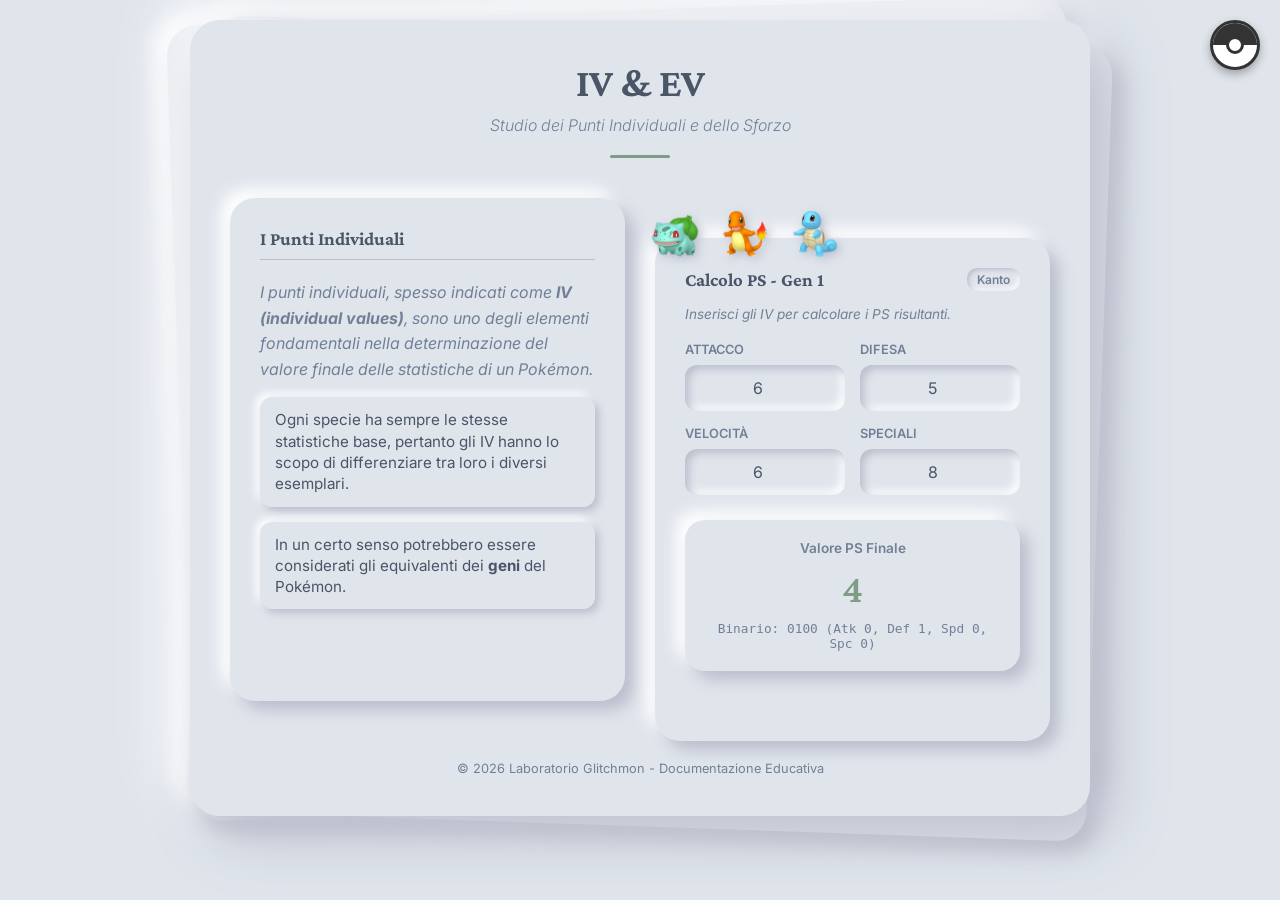
==== IV-EV/IVEV.html @ 770d894c "Primo caricamento della cartella" ====
<!doctype html>
<html lang="it">
  <head>
    <meta charset="utf-8">
    <meta name="viewport" content="width=device-width, initial-scale=1">
    <title>IV & EV - Dispensa Didattica Pokémon</title>
    <link rel="stylesheet" href="style.css">
    <link rel="preconnect" href="https://fonts.googleapis.com">
    <link rel="preconnect" href="https://fonts.gstatic.com" crossorigin>
    <link href="https://fonts.googleapis.com/css2?family=Crimson+Pro:wght@400;700&family=Inter:wght@300;400;600&display=swap" rel="stylesheet">
  </head>
  <body onload="initTheme()">
    <div class="theme-toggle" onclick="toggleTheme()">
      <div class="pokeball"></div>
    </div>

    <div class="handbook-stack">
      <!-- Background sheets for the "Stacked" effect -->
      <div class="sheet sheet-bg-1"></div>
      <div class="sheet sheet-bg-2"></div>

      <!-- Main Interactive Page -->
      <main class="sheet main-page">
        <header class="handbook-header">
          <h1>IV & EV</h1>
          <p class="subtitle">Studio dei Punti Individuali e dello Sforzo</p>
          <div class="header-line"></div>
        </header>

        <div class="handbook-content">
          <!-- Left Column: Theory -->
          <section class="guide-column">
            <div class="neu-card guide-card">
              <h3>I Punti Individuali</h3>
              <div class="guide-content">
                <p class="guide-text">
                  I punti individuali, spesso indicati come <strong>IV (individual values)</strong>, sono uno degli elementi fondamentali nella determinazione del valore finale delle statistiche di un Pokémon.
                </p>
                <div class="guide-item">
                  Ogni specie ha sempre le stesse statistiche base, pertanto gli IV hanno lo scopo di differenziare tra loro i diversi esemplari.
                </div>
                <div class="guide-item">
                  In un certo senso potrebbero essere considerati gli equivalenti dei <strong>geni</strong> del Pokémon.
                </div>
              </div>
            </div>
          </section>

          <!-- Right Column: Interactive Tool -->
          <section class="tool-column">
            <div class="starters-container">
              <img src="starters/Bulbasaur.png" alt="Bulbasaur" class="starter-icon">
              <img src="starters/Charmander.png" alt="Charmander" class="starter-icon">
              <img src="starters/Squirtle.png" alt="Squirtle" class="starter-icon">
            </div>
            <div class="neu-card lookup-card">
              <div class="section-header-tool">
                <h3>Calcolo PS - Gen 1</h3>
                <span class="badge">Kanto</span>
              </div>
              <p class="tool-description">Inserisci gli IV per calcolare i PS risultanti.</p>

              <div class="input-grid-tool">
                <div class="input-group">
                  <label>Attacco</label>
                  <div class="input-field">
                    <input type="number" id="iv-atk" value="6" min="0" max="15">
                  </div>
                </div>
                <div class="input-group">
                  <label>Difesa</label>
                  <div class="input-field">
                    <input type="number" id="iv-def" value="5" min="0" max="15">
                  </div>
                </div>
                <div class="input-group">
                  <label>Velocità</label>
                  <div class="input-field">
                    <input type="number" id="iv-spd" value="6" min="0" max="15">
                  </div>
                </div>
                <div class="input-group">
                  <label>Speciali</label>
                  <div class="input-field">
                    <input type="number" id="iv-spc" value="8" min="0" max="15">
                  </div>
                </div>
              </div>

              <div class="result-area-tool">
                <span class="result-label">Valore PS Finale</span>
                <div id="iv-hp-result" class="result-value">--</div>
                <small id="binary-explanation" class="binary-detail"></small>
              </div>
            </div>
          </section>
        </div>

        <footer class="handbook-footer">
          <p>&copy; 2026 Laboratorio Glitchmon - Documentazione Educativa</p>
        </footer>
      </main>
    </div>
    <script src="../theme.js"></script>
    <script src="script.js"></script>
  </body>
</html>
---- IV-EV/style.css ----
/*
  IV & EV Page - Design System
  Inherited from Pokémon Didactic Handbook (Main Index)
  Aesthetic: Natural & Calm Neumorphism
*/

:root {
  --bg-color: #e0e5ec;
  --light-shadow: #ffffff;
  --dark-shadow: #babecc;
  --accent-color: #7d9d85;
  --text-main: #4a5568;
  --text-muted: #718096;
  --serif-font: 'Crimson Pro', serif;
  --sans-font: 'Inter', sans-serif;
}

[data-theme="dark"] {
  --bg-color: #2d3436;
  --light-shadow: #3d4446;
  --dark-shadow: #1e2325;
  --accent-color: #a8c6a9;
  --text-main: #dfe6e9;
  --text-muted: #b2bec3;
}

/* Pokéball Theme Toggle */
.theme-toggle {
  position: fixed;
  top: 20px;
  right: 20px;
  width: 50px;
  height: 50px;
  cursor: pointer;
  z-index: 1000;
  transition: transform 0.3s cubic-bezier(0.175, 0.885, 0.32, 1.275);
}

.theme-toggle:hover {
  transform: scale(1.1) rotate(15deg);
}

.pokeball {
  width: 100%;
  height: 100%;
  background: white;
  border: 3px solid #333;
  border-radius: 50%;
  position: relative;
  overflow: hidden;
  box-shadow: 0 4px 10px rgba(0,0,0,0.3);
  transition: background 0.3s ease;
}

[data-theme="dark"] .pokeball {
  background: #333;
  border-color: #eee;
}

.pokeball::before {
  content: '';
  position: absolute;
  top: 0;
  left: 0;
  width: 100%;
  height: 50%;
  background: #333;
  border-bottom: 3px solid #fff;
}

[data-theme="dark"] .pokeball::before {
  background: #eee;
  border-color: #333;
}

.pokeball::after {
  content: '';
  position: absolute;
  top: 50%;
  left: 50%;
  transform: translate(-50%, -50%);
  width: 12px;
  height: 12px;
  background: white;
  border: 3px solid #333;
  border-radius: 50%;
  z-index: 2;
}

[data-theme="dark"] .pokeball::after {
  background: #333;
  border-color: #eee;
}

.sparkle {
  position: absolute;
  width: 4px;
  height: 4px;
  background: white;
  border-radius: 50%;
  pointer-events: none;
  animation: sparkle-anim 1.5s infinite;
}

@keyframes sparkle-anim {
  0%, 100% { opacity: 0; transform: scale(0); }
  50% { opacity: 1; transform: scale(1); }
}


* {
  box-sizing: border-box;
  margin: 0;
  padding: 0;
}

body {
  background-color: var(--bg-color);
  color: var(--text-main);
  font-family: var(--sans-font);
  display: flex;
  flex-direction: column;
  justify-content: space-between;
  align-items: center;
  min-height: 100vh;
  padding: 20px;
  overflow-x: hidden;

}

/* Stacked Sheets Effect - Exact copy from index */
.handbook-stack {
  position: relative;
  display: flex;
  justify-content: center;
  align-items: center;
}

.sheet {
  background: var(--bg-color);
  border-radius: 30px;
  transition: all 0.3s ease;
}

.sheet-bg-1 {
  position: absolute;
  width: 100%;
  height: 100%;
  z-index: 1;
  transform: rotate(-2deg) translate(-10px, -10px);
  box-shadow: 10px 10px 20px var(--dark-shadow), -10px -10px 20px var(--light-shadow);
}

.sheet-bg-2 {
  position: absolute;
  width: 100%;
  height: 100%;
  z-index: 2;
  transform: rotate(2deg) translate(10px, 10px);
  box-shadow: 10px 10px 20px var(--dark-shadow), -10px -10px 20px var(--light-shadow);
}

.main-page {
  position: relative;
  z-index: 3;
  width: 100%;
  max-width: 900px;
  min-height: 600px;
  padding: 40px;
  box-shadow: 20px 20px 60px var(--dark-shadow), -20px -20px 60px var(--light-shadow);
  display: flex;
  flex-direction: column;
}

/* Header - Exact copy from index */
.handbook-header {
  text-align: center;
  margin-bottom: 40px;
}

.handbook-header h1 {
  font-family: var(--serif-font);
  font-size: 2.5rem;
  color: var(--text-main);
  margin-bottom: 10px;
}

.subtitle {
  font-weight: 300;
  color: var(--text-muted);
  font-style: italic;
  margin-bottom: 20px;
}

.header-line {
  height: 3px;
  width: 60px;
  background: var(--accent-color);
  margin: 0 auto;
  border-radius: 2px;
}

/* Layout Content */
.handbook-content {
  display: grid;
  grid-template-columns: 1fr 1fr;
  gap: 30px;
  margin-bottom: 40px;
}

@media (max-width: 768px) {
  .handbook-content {
    grid-template-columns: 1fr;
  }
}

/* Neumorphic Cards - Exact copy from index */
.neu-card {
  background: var(--bg-color);
  border-radius: 25px;
  padding: 30px;
  box-shadow: 9px 9px 16px var(--dark-shadow), -9px -9px 16px var(--light-shadow);
  height: 100%;
}

/* Guide Section */
.guide-card h3 {
  font-family: var(--serif-font);
  margin-bottom: 20px;
  color: var(--text-main);
  border-bottom: 1px solid var(--dark-shadow);
  padding-bottom: 10px;
}

.guide-content {
  display: flex;
  flex-direction: column;
  gap: 15px;
}

.guide-text {
  color: var(--text-muted);
  font-style: italic;
  line-height: 1.6;
}

.guide-item {
  padding: 12px 15px;
  background: var(--bg-color);
  border-radius: 12px;
  box-shadow: 4px 4px 8px var(--dark-shadow), -4px -4px 8px var(--light-shadow);
  font-size: 0.95rem;
  color: var(--text-main);
  line-height: 1.4;
}

/* Tool Section Adaptation */
.starters-container {
  display: flex;
  gap: 10px;
  margin-bottom: -20px;
  margin-left: -10px;
  z-index: 4;
  position: relative;
}

.starter-icon {
  width: 60px;
  height: 60px;
  object-fit: contain;
  filter: drop-shadow(3px 3px 5px var(--dark-shadow));
  transition: transform 0.2s ease;
}

.starter-icon:hover {
  transform: scale(1.1) translateY(-5px);
}

.section-header-tool {
  display: flex;
  align-items: center;
  justify-content: space-between;
  margin-bottom: 15px;
}

.section-header-tool h3 {
  font-family: var(--serif-font);
  color: var(--text-main);
}

.badge {
  background: var(--bg-color);
  padding: 4px 10px;
  border-radius: 10px;
  font-size: 0.75rem;
  font-weight: 600;
  color: var(--text-muted);
  box-shadow: inset 2px 2px 5px var(--dark-shadow), inset -2px -2px 5px var(--light-shadow);
}

.tool-description {
  font-size: 0.85rem;
  color: var(--text-muted);
  margin-bottom: 20px;
  font-style: italic;
}

.input-grid-tool {
  display: grid;
  grid-template-columns: 1fr 1fr;
  gap: 15px;
  margin-bottom: 25px;
}

.input-group {
  display: flex;
  flex-direction: column;
  gap: 8px;
}

.input-group label {
  font-size: 0.8rem;
  font-weight: 600;
  color: var(--text-muted);
  text-transform: uppercase;
}

.input-field {
  background: var(--bg-color);
  border-radius: 12px;
  padding: 5px 10px;
  box-shadow: inset 4px 4px 8px var(--dark-shadow), inset -4px -4px 8px var(--light-shadow);
  display: flex;
  align-items: center;
}

.input-field input {
  background: transparent;
  border: none;
  outline: none;
  padding: 8px 0;
  font-family: var(--sans-font);
  font-size: 1rem;
  color: var(--text-main);
  width: 100%;
  text-align: center;
}

.result-area-tool {
  text-align: center;
  padding: 20px;
  border-radius: 20px;
  background: var(--bg-color);
  box-shadow: 9px 9px 16px var(--dark-shadow), -9px -9px 16px var(--light-shadow);
}

.result-label {
  display: block;
  font-size: 0.85rem;
  color: var(--text-muted);
  margin-bottom: 10px;
  font-weight: 600;
}

.result-value {
  font-size: 2.5rem;
  font-weight: 600;
  color: var(--accent-color);
  font-family: var(--serif-font);
}

.binary-detail {
  display: block;
  margin-top: 10px;
  font-family: monospace;
  color: var(--text-muted);
  font-size: 0.8rem;
}

/* Footer - Exact copy from index */
.handbook-footer {
  text-align: center;
  font-size: 0.8rem;
  color: var(--text-muted);
  margin-top: auto;
  padding-top: 20px;
}
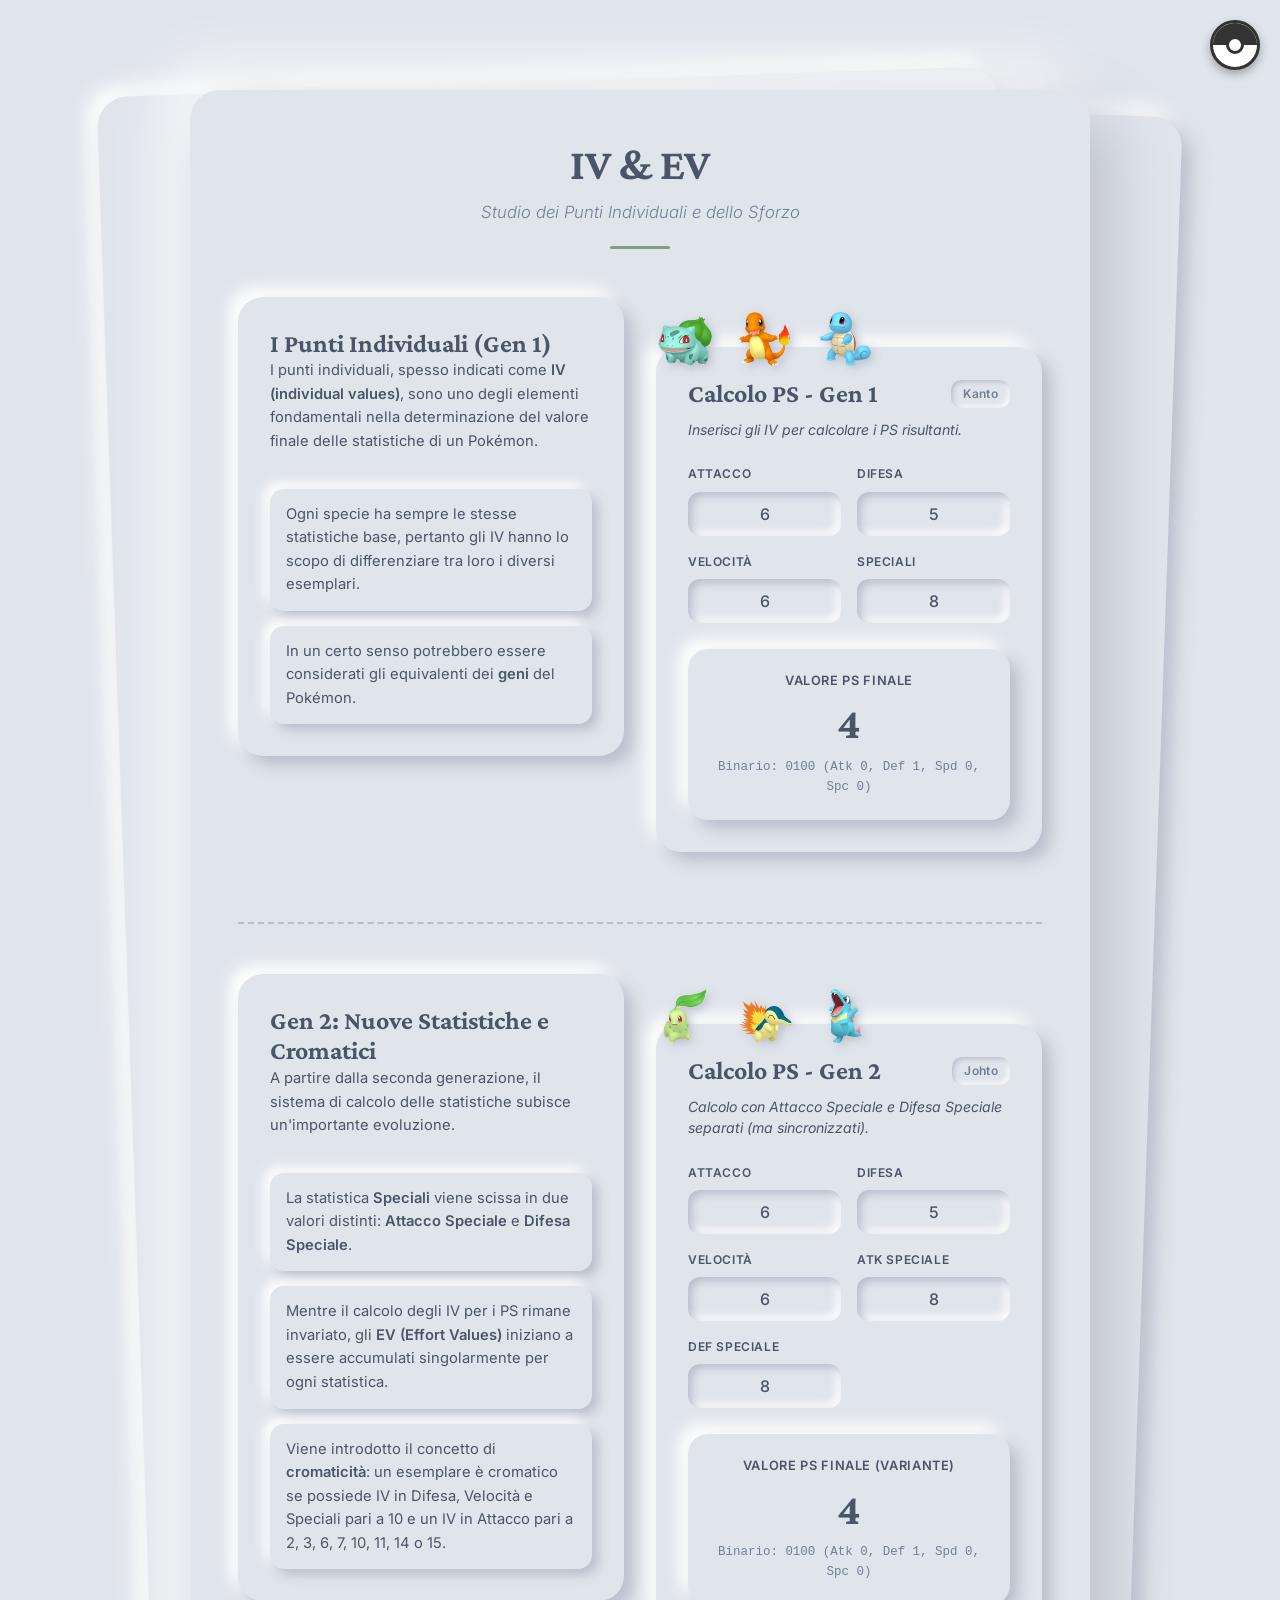
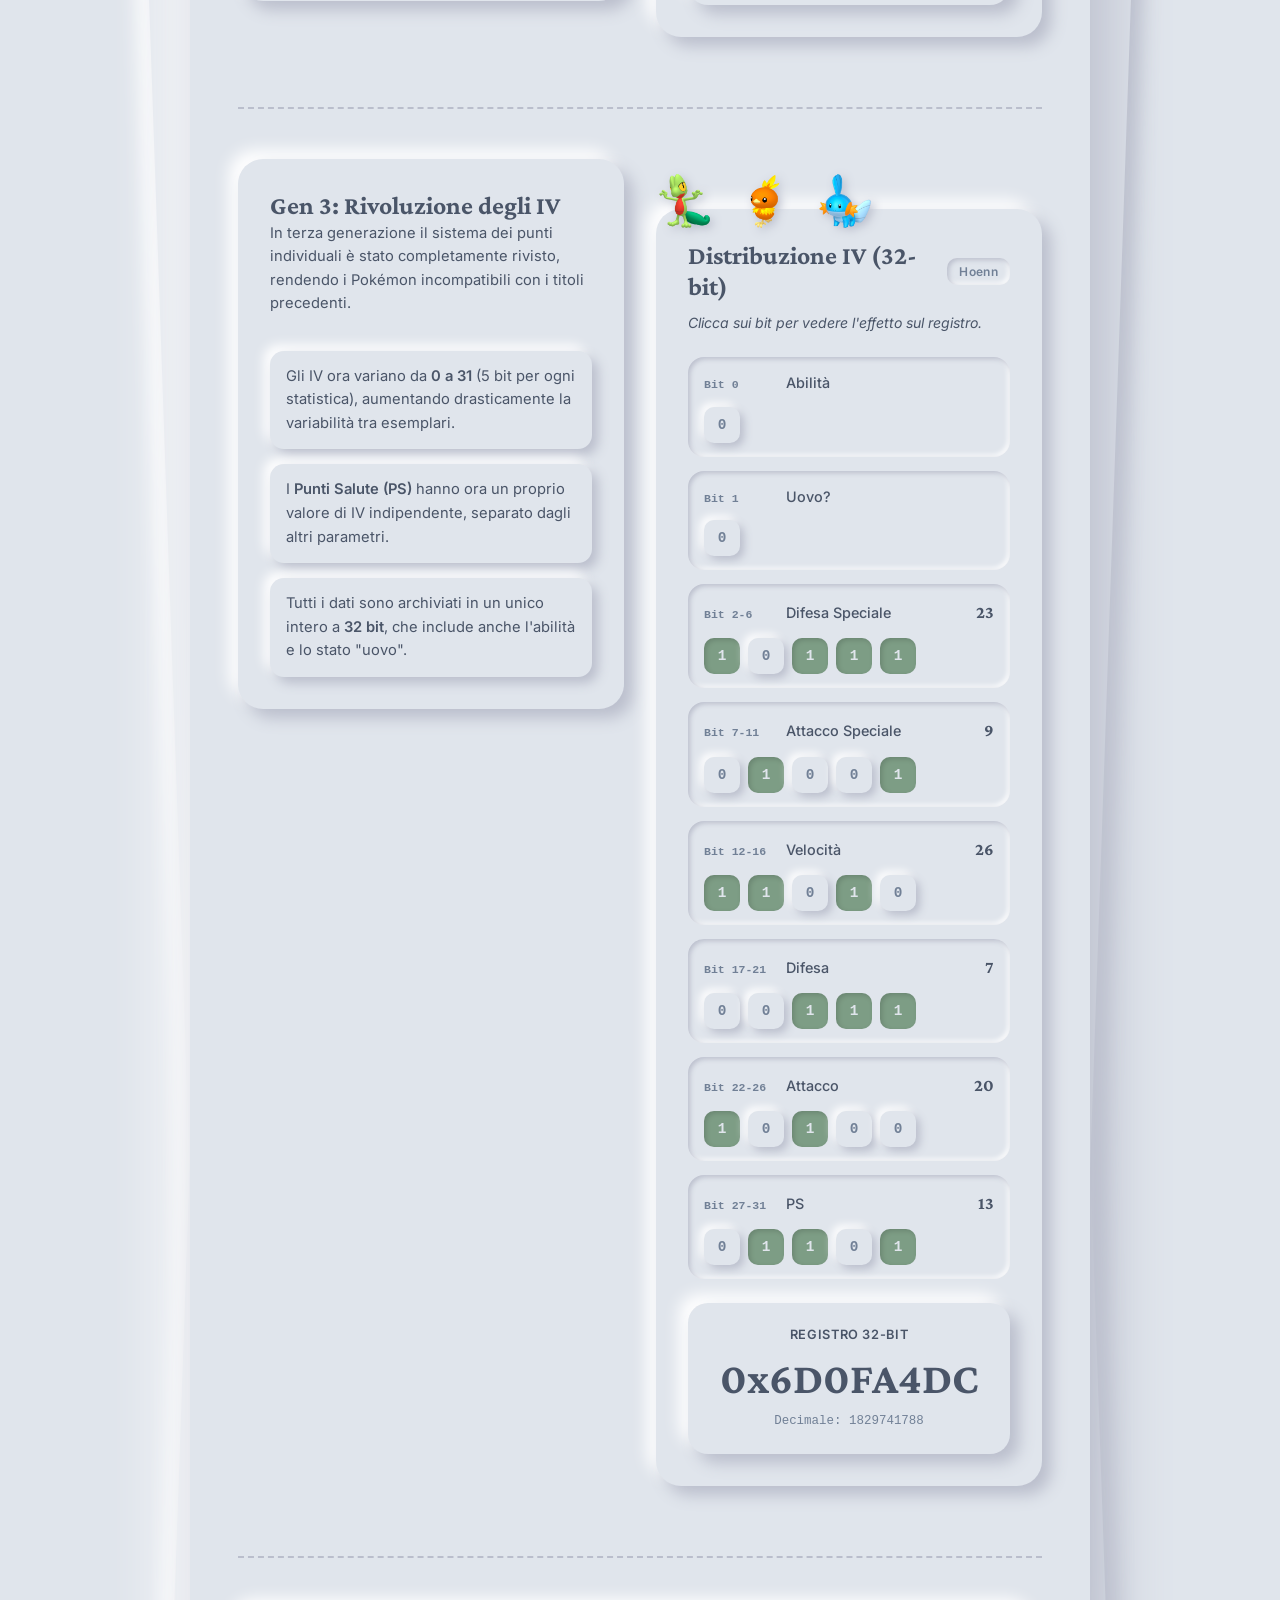
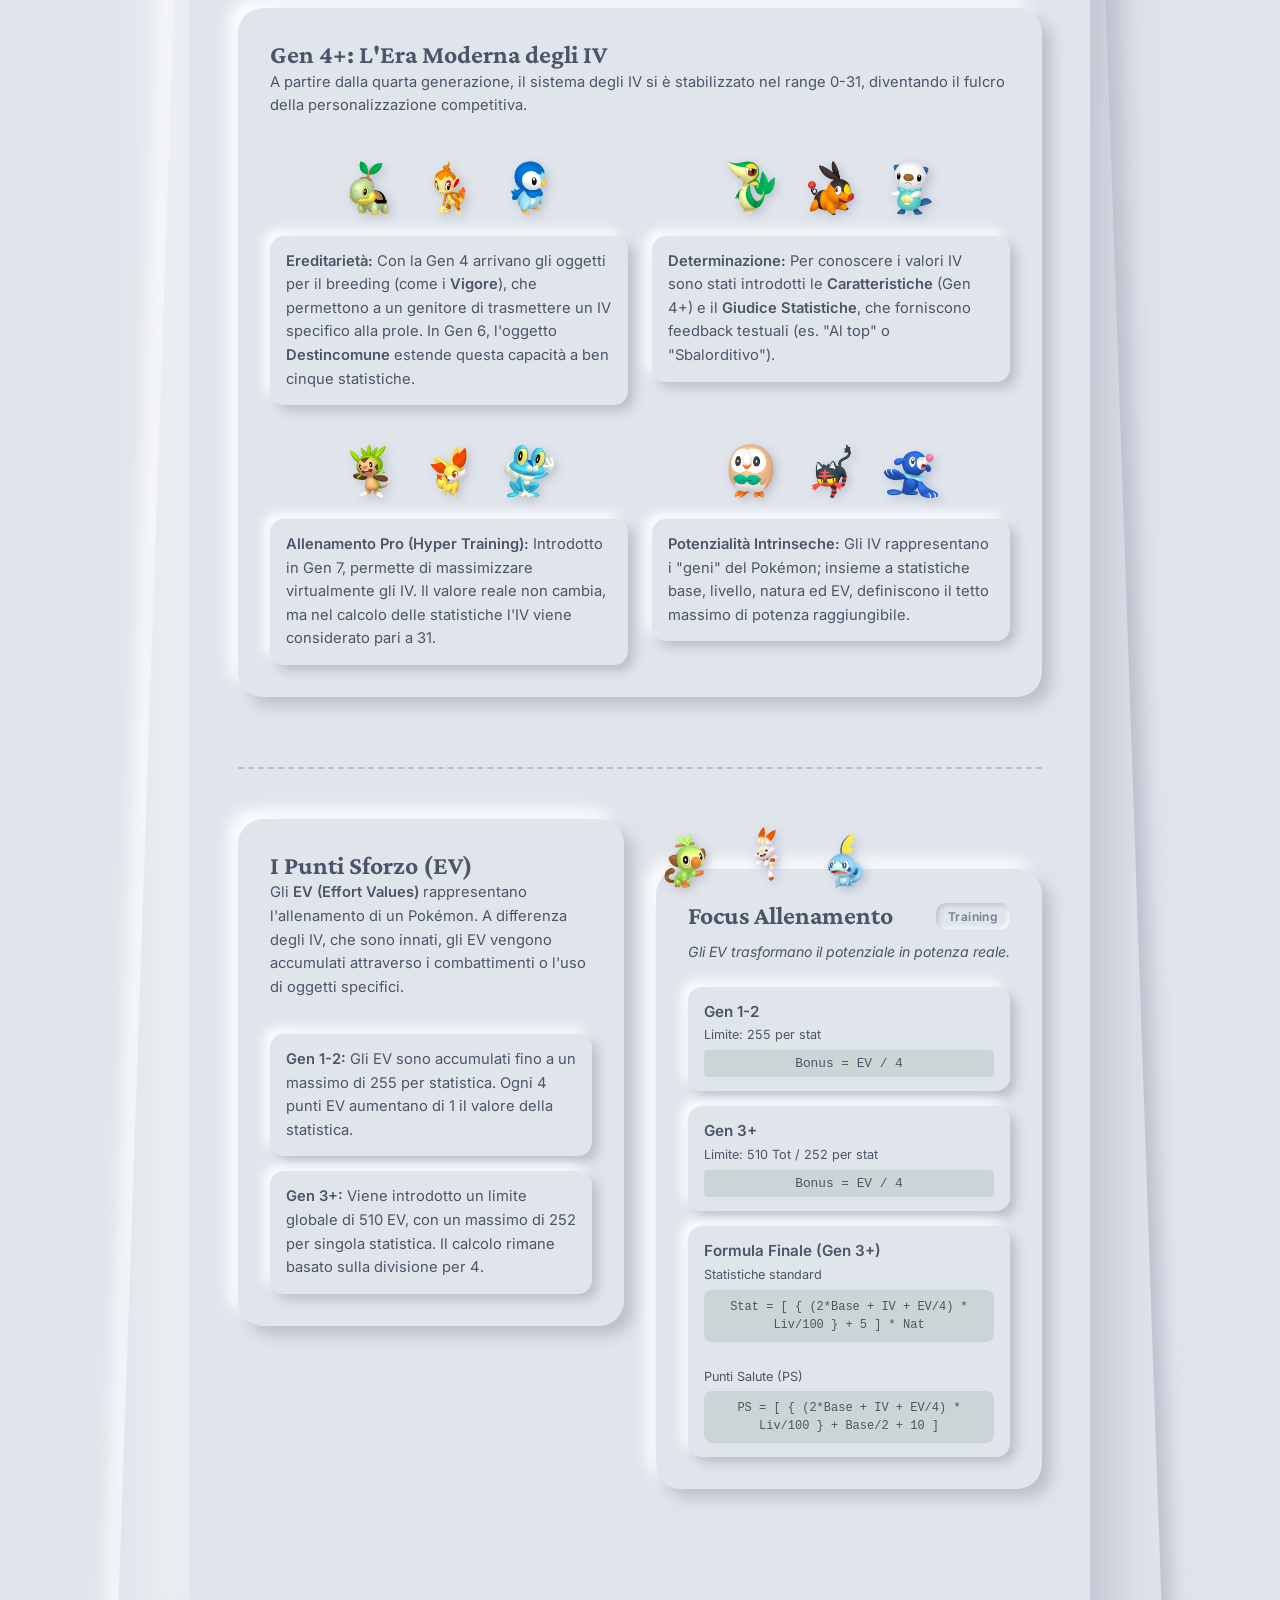
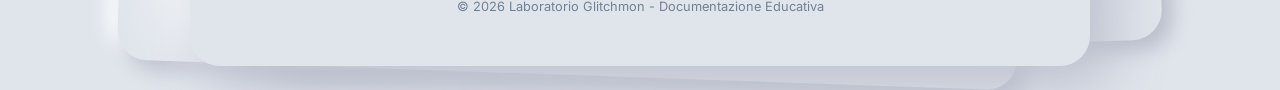
==== commit ca4127d6: "Versione 2" ====
--- a/IV-EV/IVEV.html
+++ b/IV-EV/IVEV.html
@@ -4,22 +4,21 @@
     <meta charset="utf-8">
     <meta name="viewport" content="width=device-width, initial-scale=1">
     <title>IV & EV - Dispensa Didattica Pokémon</title>
-    <link rel="stylesheet" href="style.css">
     <link rel="preconnect" href="https://fonts.googleapis.com">
     <link rel="preconnect" href="https://fonts.gstatic.com" crossorigin>
-    <link href="https://fonts.googleapis.com/css2?family=Crimson+Pro:wght@400;700&family=Inter:wght@300;400;600&display=swap" rel="stylesheet">
+    <link href="https://fonts.googleapis.com/css2?family=Crimson+Pro:wght@400;600;700&family=Inter:wght@300;400;500;600&display=swap" rel="stylesheet">
+    <link rel="stylesheet" href="style.css">
   </head>
   <body onload="initTheme()">
-    <div class="theme-toggle" onclick="toggleTheme()">
+    <div class="theme-toggle" onclick="toggleTheme()" role="button" aria-label="Cambia tema" tabindex="0">
       <div class="pokeball"></div>
     </div>
 
     <div class="handbook-stack">
-      <!-- Background sheets for the "Stacked" effect -->
-      <div class="sheet sheet-bg-1"></div>
-      <div class="sheet sheet-bg-2"></div>
-
-      <!-- Main Interactive Page -->
+      <!-- Fogli di sfondo per l'effetto a pila -->
+      <div class="sheet sheet-bg-1" aria-hidden="true"></div>
+      <div class="sheet sheet-bg-2" aria-hidden="true"></div>
+
       <main class="sheet main-page">
         <header class="handbook-header">
           <h1>IV & EV</h1>
@@ -28,72 +27,433 @@
         </header>
 
         <div class="handbook-content">
-          <!-- Left Column: Theory -->
-          <section class="guide-column">
-            <div class="neu-card guide-card">
-              <h3>I Punti Individuali</h3>
-              <div class="guide-content">
-                <p class="guide-text">
-                  I punti individuali, spesso indicati come <strong>IV (individual values)</strong>, sono uno degli elementi fondamentali nella determinazione del valore finale delle statistiche di un Pokémon.
-                </p>
-                <div class="guide-item">
-                  Ogni specie ha sempre le stesse statistiche base, pertanto gli IV hanno lo scopo di differenziare tra loro i diversi esemplari.
-                </div>
-                <div class="guide-item">
-                  In un certo senso potrebbero essere considerati gli equivalenti dei <strong>geni</strong> del Pokémon.
-                </div>
+
+          <!-- ===== Gen 1 ===== -->
+          <section class="gen-block">
+            <div class="gen-container">
+              <section class="guide-column">
+                <div class="neu-card guide-card">
+                  <h3>I Punti Individuali (Gen 1)</h3>
+                  <div class="guide-content">
+                    <p class="guide-text">
+                      I punti individuali, spesso indicati come <strong>IV (individual values)</strong>, sono uno degli elementi fondamentali nella determinazione del valore finale delle statistiche di un Pokémon.
+                    </p>
+                    <div class="guide-item">
+                      Ogni specie ha sempre le stesse statistiche base, pertanto gli IV hanno lo scopo di differenziare tra loro i diversi esemplari.
+                    </div>
+                    <div class="guide-item">
+                      In un certo senso potrebbero essere considerati gli equivalenti dei <strong>geni</strong> del Pokémon.
+                    </div>
+                  </div>
+                </div>
+              </section>
+
+              <section class="tool-column">
+                <div class="starters-container">
+                  <img src="starters/Bulbasaur.png" alt="Bulbasaur" class="starter-icon">
+                  <img src="starters/Charmander.png" alt="Charmander" class="starter-icon">
+                  <img src="starters/Squirtle.png" alt="Squirtle" class="starter-icon">
+                </div>
+                <div class="neu-card lookup-card">
+                  <div class="section-header-tool">
+                    <h3>Calcolo PS - Gen 1</h3>
+                    <span class="badge">Kanto</span>
+                  </div>
+                  <p class="tool-description">Inserisci gli IV per calcolare i PS risultanti.</p>
+
+                  <div class="input-grid-tool">
+                    <div class="input-group">
+                      <label for="iv-atk">Attacco</label>
+                      <div class="input-field">
+                        <input type="number" id="iv-atk" value="6" min="0" max="15">
+                      </div>
+                    </div>
+                    <div class="input-group">
+                      <label for="iv-def">Difesa</label>
+                      <div class="input-field">
+                        <input type="number" id="iv-def" value="5" min="0" max="15">
+                      </div>
+                    </div>
+                    <div class="input-group">
+                      <label for="iv-spd">Velocità</label>
+                      <div class="input-field">
+                        <input type="number" id="iv-spd" value="6" min="0" max="15">
+                      </div>
+                    </div>
+                    <div class="input-group">
+                      <label for="iv-spc">Speciali</label>
+                      <div class="input-field">
+                        <input type="number" id="iv-spc" value="8" min="0" max="15">
+                      </div>
+                    </div>
+                  </div>
+
+                  <div class="result-area-tool">
+                    <span class="result-label">Valore PS Finale</span>
+                    <div id="iv-hp-result" class="result-value">--</div>
+                    <small id="binary-explanation" class="binary-detail"></small>
+                  </div>
+                </div>
+              </section>
+            </div>
+          </section>
+
+          <!-- ===== Gen 2 ===== -->
+          <section class="gen-block">
+            <div class="gen-container">
+              <section class="guide-column">
+                <div class="neu-card guide-card">
+                  <h3>Gen 2: Nuove Statistiche e Cromatici</h3>
+                  <div class="guide-content">
+                    <p class="guide-text">
+                      A partire dalla seconda generazione, il sistema di calcolo delle statistiche subisce un'importante evoluzione.
+                    </p>
+                    <div class="guide-item">
+                      La statistica <strong>Speciali</strong> viene scissa in due valori distinti: <strong>Attacco Speciale</strong> e <strong>Difesa Speciale</strong>.
+                    </div>
+                    <div class="guide-item">
+                      Mentre il calcolo degli IV per i PS rimane invariato, gli <strong>EV (Effort Values)</strong> iniziano a essere accumulati singolarmente per ogni statistica.
+                    </div>
+                    <div class="guide-item">
+                      Viene introdotto il concetto di <strong>cromaticità</strong>: un esemplare è cromatico se possiede IV in Difesa, Velocità e Speciali pari a 10 e un IV in Attacco pari a 2, 3, 6, 7, 10, 11, 14 o 15.
+                    </div>
+                  </div>
+                </div>
+              </section>
+
+              <section class="tool-column">
+                <div class="starters-container">
+                  <img src="starters/Chikorita.png" alt="Chikorita" class="starter-icon">
+                  <img src="starters/Cyndaquil.png" alt="Cyndaquil" class="starter-icon">
+                  <img src="starters/Totodile.png" alt="Totodile" class="starter-icon">
+                </div>
+                <div class="neu-card lookup-card">
+                  <div class="section-header-tool">
+                    <h3>Calcolo PS - Gen 2</h3>
+                    <span class="badge">Johto</span>
+                  </div>
+                  <p class="tool-description">Calcolo con Attacco Speciale e Difesa Speciale separati (ma sincronizzati).</p>
+
+                  <div class="input-grid-tool">
+                    <div class="input-group">
+                      <label for="iv-atk-v">Attacco</label>
+                      <div class="input-field">
+                        <input type="number" id="iv-atk-v" value="6" min="0" max="15">
+                      </div>
+                    </div>
+                    <div class="input-group">
+                      <label for="iv-def-v">Difesa</label>
+                      <div class="input-field">
+                        <input type="number" id="iv-def-v" value="5" min="0" max="15">
+                      </div>
+                    </div>
+                    <div class="input-group">
+                      <label for="iv-spd-v">Velocità</label>
+                      <div class="input-field">
+                        <input type="number" id="iv-spd-v" value="6" min="0" max="15">
+                      </div>
+                    </div>
+                    <div class="input-group">
+                      <label for="iv-spatk-v">Atk Speciale</label>
+                      <div class="input-field">
+                        <input type="number" id="iv-spatk-v" value="8" min="0" max="15">
+                      </div>
+                    </div>
+                    <div class="input-group">
+                      <label for="iv-spdef-v">Def Speciale</label>
+                      <div class="input-field">
+                        <input type="number" id="iv-spdef-v" value="8" min="0" max="15">
+                      </div>
+                    </div>
+                  </div>
+
+                  <div class="result-area-tool">
+                    <span class="result-label">Valore PS Finale (Variante)</span>
+                    <div id="iv-hp-result-v" class="result-value">--</div>
+                    <small id="binary-explanation-v" class="binary-detail"></small>
+                  </div>
+                </div>
+              </section>
+            </div>
+          </section>
+
+          <!-- ===== Gen 3 ===== -->
+          <section class="gen-block">
+            <div class="gen-container">
+              <section class="guide-column">
+                <div class="neu-card guide-card">
+                  <h3>Gen 3: Rivoluzione degli IV</h3>
+                  <div class="guide-content">
+                    <p class="guide-text">
+                      In terza generazione il sistema dei punti individuali è stato completamente rivisto, rendendo i Pokémon incompatibili con i titoli precedenti.
+                    </p>
+                    <div class="guide-item">
+                      Gli IV ora variano da <strong>0 a 31</strong> (5 bit per ogni statistica), aumentando drasticamente la variabilità tra esemplari.
+                    </div>
+                    <div class="guide-item">
+                      I <strong>Punti Salute (PS)</strong> hanno ora un proprio valore di IV indipendente, separato dagli altri parametri.
+                    </div>
+                    <div class="guide-item">
+                      Tutti i dati sono archiviati in un unico intero a <strong>32 bit</strong>, che include anche l'abilità e lo stato "uovo".
+                    </div>
+                  </div>
+                </div>
+              </section>
+
+              <section class="tool-column">
+                <div class="starters-container">
+                  <img src="starters/Treecko.png" alt="Treecko" class="starter-icon">
+                  <img src="starters/Torchic.png" alt="Torchic" class="starter-icon">
+                  <img src="starters/Mudkip.png" alt="Mudkip" class="starter-icon">
+                </div>
+                <div class="neu-card lookup-card">
+                  <div class="section-header-tool">
+                    <h3>Distribuzione IV (32-bit)</h3>
+                    <span class="badge">Hoenn</span>
+                  </div>
+                  <p class="tool-description">Clicca sui bit per vedere l'effetto sul registro.</p>
+
+                  <div class="iv-bit-distribution">
+                    <div class="bit-row">
+                      <div class="bit-head">
+                        <span class="bit-label">Bit 0</span>
+                        <span class="bit-value">Abilità</span>
+                      </div>
+                      <div class="bit-box" data-single data-shift="0">
+                        <button type="button" class="bit" aria-pressed="false" aria-label="Bit 0, abilità">0</button>
+                      </div>
+                    </div>
+                    <div class="bit-row">
+                      <div class="bit-head">
+                        <span class="bit-label">Bit 1</span>
+                        <span class="bit-value">Uovo?</span>
+                      </div>
+                      <div class="bit-box" data-single data-shift="1">
+                        <button type="button" class="bit" aria-pressed="false" aria-label="Bit 1, uovo">0</button>
+                      </div>
+                    </div>
+                    <div class="bit-row">
+                      <div class="bit-head">
+                        <span class="bit-label">Bit 2-6</span>
+                        <span class="bit-value">Difesa Speciale</span>
+                        <span class="bit-num" data-num-for="spdef">--</span>
+                      </div>
+                      <div class="bit-box" data-stat="spdef" data-shift="2">
+                        <button type="button" class="bit" aria-label="Bit 2-6, bit 1">1</button>
+                        <button type="button" class="bit" aria-label="Bit 2-6, bit 2">0</button>
+                        <button type="button" class="bit" aria-label="Bit 2-6, bit 3">1</button>
+                        <button type="button" class="bit" aria-label="Bit 2-6, bit 4">1</button>
+                        <button type="button" class="bit" aria-label="Bit 2-6, bit 5">1</button>
+                      </div>
+                    </div>
+                    <div class="bit-row">
+                      <div class="bit-head">
+                        <span class="bit-label">Bit 7-11</span>
+                        <span class="bit-value">Attacco Speciale</span>
+                        <span class="bit-num" data-num-for="spatk">--</span>
+                      </div>
+                      <div class="bit-box" data-stat="spatk" data-shift="7">
+                        <button type="button" class="bit" aria-label="Bit 7-11, bit 1">0</button>
+                        <button type="button" class="bit" aria-label="Bit 7-11, bit 2">1</button>
+                        <button type="button" class="bit" aria-label="Bit 7-11, bit 3">0</button>
+                        <button type="button" class="bit" aria-label="Bit 7-11, bit 4">0</button>
+                        <button type="button" class="bit" aria-label="Bit 7-11, bit 5">1</button>
+                      </div>
+                    </div>
+                    <div class="bit-row">
+                      <div class="bit-head">
+                        <span class="bit-label">Bit 12-16</span>
+                        <span class="bit-value">Velocità</span>
+                        <span class="bit-num" data-num-for="spd">--</span>
+                      </div>
+                      <div class="bit-box" data-stat="spd" data-shift="12">
+                        <button type="button" class="bit" aria-label="Bit 12-16, bit 1">1</button>
+                        <button type="button" class="bit" aria-label="Bit 12-16, bit 2">1</button>
+                        <button type="button" class="bit" aria-label="Bit 12-16, bit 3">0</button>
+                        <button type="button" class="bit" aria-label="Bit 12-16, bit 4">1</button>
+                        <button type="button" class="bit" aria-label="Bit 12-16, bit 5">0</button>
+                      </div>
+                    </div>
+                    <div class="bit-row">
+                      <div class="bit-head">
+                        <span class="bit-label">Bit 17-21</span>
+                        <span class="bit-value">Difesa</span>
+                        <span class="bit-num" data-num-for="def">--</span>
+                      </div>
+                      <div class="bit-box" data-stat="def" data-shift="17">
+                        <button type="button" class="bit" aria-label="Bit 17-21, bit 1">0</button>
+                        <button type="button" class="bit" aria-label="Bit 17-21, bit 2">0</button>
+                        <button type="button" class="bit" aria-label="Bit 17-21, bit 3">1</button>
+                        <button type="button" class="bit" aria-label="Bit 17-21, bit 4">1</button>
+                        <button type="button" class="bit" aria-label="Bit 17-21, bit 5">1</button>
+                      </div>
+                    </div>
+                    <div class="bit-row">
+                      <div class="bit-head">
+                        <span class="bit-label">Bit 22-26</span>
+                        <span class="bit-value">Attacco</span>
+                        <span class="bit-num" data-num-for="atk">--</span>
+                      </div>
+                      <div class="bit-box" data-stat="atk" data-shift="22">
+                        <button type="button" class="bit" aria-label="Bit 22-26, bit 1">1</button>
+                        <button type="button" class="bit" aria-label="Bit 22-26, bit 2">0</button>
+                        <button type="button" class="bit" aria-label="Bit 22-26, bit 3">1</button>
+                        <button type="button" class="bit" aria-label="Bit 22-26, bit 4">0</button>
+                        <button type="button" class="bit" aria-label="Bit 22-26, bit 5">0</button>
+                      </div>
+                    </div>
+                    <div class="bit-row">
+                      <div class="bit-head">
+                        <span class="bit-label">Bit 27-31</span>
+                        <span class="bit-value">PS</span>
+                        <span class="bit-num" data-num-for="hp">--</span>
+                      </div>
+                      <div class="bit-box" data-stat="hp" data-shift="27">
+                        <button type="button" class="bit" aria-label="Bit 27-31, bit 1">0</button>
+                        <button type="button" class="bit" aria-label="Bit 27-31, bit 2">1</button>
+                        <button type="button" class="bit" aria-label="Bit 27-31, bit 3">1</button>
+                        <button type="button" class="bit" aria-label="Bit 27-31, bit 4">0</button>
+                        <button type="button" class="bit" aria-label="Bit 27-31, bit 5">1</button>
+                      </div>
+                    </div>
+                  </div>
+
+                  <div class="result-area-tool" style="margin-top: 24px;">
+                    <span class="result-label">Registro 32-bit</span>
+                    <div id="reg-hex" class="result-value">0x00000000</div>
+                    <small id="reg-dec" class="binary-detail">0</small>
+                  </div>
+                </div>
+              </section>
+            </div>
+          </section>
+
+          <!-- ===== Gen 4+ ===== -->
+          <section class="gen-block">
+            <div class="neu-card guide-card wide">
+              <h3>Gen 4+: L'Era Moderna degli IV</h3>
+              <p class="guide-text">
+                A partire dalla quarta generazione, il sistema degli IV si è stabilizzato nel range 0-31, diventando il fulcro della personalizzazione competitiva.
+              </p>
+
+              <div class="feature-grid">
+                <article class="feature-card">
+                  <div class="starters-container centered">
+                    <img src="starters/Turtwig.png" alt="Turtwig" class="starter-icon">
+                    <img src="starters/Chimchar.png" alt="Chimchar" class="starter-icon">
+                    <img src="starters/Piplup.png" alt="Piplup" class="starter-icon">
+                  </div>
+                  <div class="guide-item">
+                    <strong class="accent">Ereditarietà:</strong> Con la Gen 4 arrivano gli oggetti per il breeding (come i <strong>Vigore</strong>), che permettono a un genitore di trasmettere un IV specifico alla prole. In Gen 6, l'oggetto <strong>Destincomune</strong> estende questa capacità a ben cinque statistiche.
+                  </div>
+                </article>
+
+                <article class="feature-card">
+                  <div class="starters-container centered">
+                    <img src="starters/Snivy.png" alt="Snivy" class="starter-icon">
+                    <img src="starters/Tepig.png" alt="Tepig" class="starter-icon">
+                    <img src="starters/Oshawott.png" alt="Oshawott" class="starter-icon">
+                  </div>
+                  <div class="guide-item">
+                    <strong class="accent">Determinazione:</strong> Per conoscere i valori IV sono stati introdotti le <strong>Caratteristiche</strong> (Gen 4+) e il <strong>Giudice Statistiche</strong>, che forniscono feedback testuali (es. "Al top" o "Sbalorditivo").
+                  </div>
+                </article>
+
+                <article class="feature-card">
+                  <div class="starters-container centered">
+                    <img src="starters/Chespin.png" alt="Chespin" class="starter-icon">
+                    <img src="starters/Fennekin.png" alt="Fennekin" class="starter-icon">
+                    <img src="starters/Froakie.png" alt="Froakie" class="starter-icon">
+                  </div>
+                  <div class="guide-item">
+                    <strong class="accent">Allenamento Pro (Hyper Training):</strong> Introdotto in Gen 7, permette di massimizzare virtualmente gli IV. Il valore reale non cambia, ma nel calcolo delle statistiche l'IV viene considerato pari a 31.
+                  </div>
+                </article>
+
+                <article class="feature-card">
+                  <div class="starters-container centered">
+                    <img src="starters/Rowlet.png" alt="Rowlet" class="starter-icon">
+                    <img src="starters/Litten.png" alt="Litten" class="starter-icon">
+                    <img src="starters/Popplio.png" alt="Popplio" class="starter-icon">
+                  </div>
+                  <div class="guide-item">
+                    <strong class="accent">Potenzialità Intrinseche:</strong> Gli IV rappresentano i "geni" del Pokémon; insieme a statistiche base, livello, natura ed EV, definiscono il tetto massimo di potenza raggiungibile.
+                  </div>
+                </article>
               </div>
             </div>
           </section>
 
-          <!-- Right Column: Interactive Tool -->
-          <section class="tool-column">
-            <div class="starters-container">
-              <img src="starters/Bulbasaur.png" alt="Bulbasaur" class="starter-icon">
-              <img src="starters/Charmander.png" alt="Charmander" class="starter-icon">
-              <img src="starters/Squirtle.png" alt="Squirtle" class="starter-icon">
-            </div>
-            <div class="neu-card lookup-card">
-              <div class="section-header-tool">
-                <h3>Calcolo PS - Gen 1</h3>
-                <span class="badge">Kanto</span>
-              </div>
-              <p class="tool-description">Inserisci gli IV per calcolare i PS risultanti.</p>
-
-              <div class="input-grid-tool">
-                <div class="input-group">
-                  <label>Attacco</label>
-                  <div class="input-field">
-                    <input type="number" id="iv-atk" value="6" min="0" max="15">
-                  </div>
-                </div>
-                <div class="input-group">
-                  <label>Difesa</label>
-                  <div class="input-field">
-                    <input type="number" id="iv-def" value="5" min="0" max="15">
-                  </div>
-                </div>
-                <div class="input-group">
-                  <label>Velocità</label>
-                  <div class="input-field">
-                    <input type="number" id="iv-spd" value="6" min="0" max="15">
-                  </div>
-                </div>
-                <div class="input-group">
-                  <label>Speciali</label>
-                  <div class="input-field">
-                    <input type="number" id="iv-spc" value="8" min="0" max="15">
-                  </div>
-                </div>
-              </div>
-
-              <div class="result-area-tool">
-                <span class="result-label">Valore PS Finale</span>
-                <div id="iv-hp-result" class="result-value">--</div>
-                <small id="binary-explanation" class="binary-detail"></small>
-              </div>
+          <!-- ===== Sezione EV ===== -->
+          <section class="gen-block">
+            <div class="gen-container">
+              <section class="guide-column">
+                <div class="neu-card guide-card">
+                  <h3>I Punti Sforzo (EV)</h3>
+                  <div class="guide-content">
+                    <p class="guide-text">
+                      Gli <strong>EV (Effort Values)</strong> rappresentano l'allenamento di un Pokémon. A differenza degli IV, che sono innati, gli EV vengono accumulati attraverso i combattimenti o l'uso di oggetti specifici.
+                    </p>
+
+                    <div class="guide-item">
+                      <strong class="accent">Gen 1-2:</strong> Gli EV sono accumulati fino a un massimo di 255 per statistica. Ogni 4 punti EV aumentano di 1 il valore della statistica.
+                      
+                    </div>
+
+                    <div class="guide-item">
+                      <strong class="accent">Gen 3+:</strong> Viene introdotto un limite globale di 510 EV, con un massimo di 252 per singola statistica. Il calcolo rimane basato sulla divisione per 4.
+                     
+                      </code>
+                    </div>
+                  </div>
+                </div>
+              </section>
+
+              <section class="tool-column">
+                <div class="starters-container">
+                  <img src="starters/Grookey.png" alt="Grookey" class="starter-icon">
+                  <img src="starters/Scorbunny.png" alt="Scorbunny" class="starter-icon">
+                  <img src="starters/Sobble.png" alt="Sobble" class="starter-icon">
+                </div>
+                <div class="neu-card lookup-card">
+                  <div class="section-header-tool">
+                    <h3>Focus Allenamento</h3>
+                    <span class="badge">Training</span>
+                  </div>
+                  <p class="tool-description">Gli EV trasformano il potenziale in potenza reale.</p>
+
+                  <div class="guide-content" style="margin-top: 20px;">
+                    <div class="guide-item">
+                      <strong class="accent">Gen 1-2</strong>
+                      <br><small>Limite: 255 per stat</small>
+                      <code style="display: block; font-family: monospace; background: var(--accent-soft); padding: 4px; border-radius: 4px; margin-top: 4px; font-size: 0.8rem; text-align: center;">
+                        Bonus = EV / 4
+                      </code>
+                    </div>
+                    <div class="guide-item">
+                      <strong class="accent">Gen 3+</strong>
+                      <br><small>Limite: 510 Tot / 252 per stat</small>
+                      <code style="display: block; font-family: monospace; background: var(--accent-soft); padding: 4px; border-radius: 4px; margin-top: 4px; font-size: 0.8rem; text-align: center;">
+                        Bonus = EV / 4
+                      </code>
+                    </div>
+                    <div class="guide-item">
+                      <strong class="accent">Formula Finale (Gen 3+)</strong>
+                      <br><small>Statistiche standard</small>
+                      <code style="display: block; font-family: monospace; background: var(--accent-soft); padding: 8px; border-radius: 8px; margin-top: 4px; font-size: 0.75rem; text-align: center;">
+                        Stat = [ { (2*Base + IV + EV/4) * Liv/100 } + 5 ] * Nat
+                      </code>
+                      <br><small>Punti Salute (PS)</small>
+                      <code style="display: block; font-family: monospace; background: var(--accent-soft); padding: 8px; border-radius: 8px; margin-top: 4px; font-size: 0.75rem; text-align: center;">
+                        PS = [ { (2*Base + IV + EV/4) * Liv/100 } + Base/2 + 10 ]
+                      </code>
+                    </div>
+                  </div>
+                </div>
+              </section>
             </div>
           </section>
+
         </div>
 
         <footer class="handbook-footer">
@@ -101,6 +461,7 @@
         </footer>
       </main>
     </div>
+
     <script src="../theme.js"></script>
     <script src="script.js"></script>
   </body>
--- a/IV-EV/style.css
+++ b/IV-EV/style.css
@@ -1,18 +1,20 @@
 /*
-  IV & EV Page - Design System
-  Inherited from Pokémon Didactic Handbook (Main Index)
-  Aesthetic: Natural & Calm Neumorphism
+  IV & EV - Design system
+  Estetica: neumorfismo naturale e calmo
+  Tipografia: Crimson Pro (titoli) + Inter (testo, esempi, etichette)
 */
 
+/* ---------- Variabili ---------- */
 :root {
   --bg-color: #e0e5ec;
   --light-shadow: #ffffff;
   --dark-shadow: #babecc;
   --accent-color: #7d9d85;
+  --accent-soft: rgba(125, 157, 133, 0.22);
   --text-main: #4a5568;
   --text-muted: #718096;
-  --serif-font: 'Crimson Pro', serif;
-  --sans-font: 'Inter', sans-serif;
+  --serif-font: 'Crimson Pro', Georgia, 'Times New Roman', serif;
+  --sans-font: 'Inter', system-ui, -apple-system, 'Segoe UI', sans-serif;
 }
 
 [data-theme="dark"] {
@@ -20,11 +22,12 @@
   --light-shadow: #3d4446;
   --dark-shadow: #1e2325;
   --accent-color: #a8c6a9;
+  --accent-soft: rgba(168, 198, 169, 0.2);
   --text-main: #dfe6e9;
   --text-muted: #b2bec3;
 }
 
-/* Pokéball Theme Toggle */
+/* ---------- Toggle tema (Pokéball) ---------- */
 .theme-toggle {
   position: fixed;
   top: 20px;
@@ -48,7 +51,7 @@
   border-radius: 50%;
   position: relative;
   overflow: hidden;
-  box-shadow: 0 4px 10px rgba(0,0,0,0.3);
+  box-shadow: 0 4px 10px rgba(0, 0, 0, 0.3);
   transition: background 0.3s ease;
 }
 
@@ -107,7 +110,7 @@
   50% { opacity: 1; transform: scale(1); }
 }
 
-
+/* ---------- Base ---------- */
 * {
   box-sizing: border-box;
   margin: 0;
@@ -118,22 +121,48 @@
   background-color: var(--bg-color);
   color: var(--text-main);
   font-family: var(--sans-font);
+  font-size: 16px;
+  line-height: 1.6;
+  -webkit-font-smoothing: antialiased;
   display: flex;
   flex-direction: column;
   justify-content: space-between;
   align-items: center;
   min-height: 100vh;
-  padding: 20px;
+  padding: 90px 20px 20px;
   overflow-x: hidden;
-
-}
-
-/* Stacked Sheets Effect - Exact copy from index */
+}
+
+/* Regola tipografica unica: i titoli sono sempre serif, il testo sempre sans */
+h1, h2, h3, h4 {
+  font-family: var(--serif-font);
+  color: var(--text-main);
+  font-weight: 700;
+  line-height: 1.2;
+}
+
+p, li, label, small, input, button {
+  font-family: var(--sans-font);
+}
+
+strong {
+  font-weight: 600;
+  color: var(--text-main);
+}
+
+.accent {
+  color: var(--text-main);
+  font-weight: 600;
+}
+
+/* ---------- Pagina a fogli sovrapposti ---------- */
 .handbook-stack {
   position: relative;
   display: flex;
   justify-content: center;
   align-items: center;
+  width: 100%;
+  max-width: 900px;
 }
 
 .sheet {
@@ -142,53 +171,51 @@
   transition: all 0.3s ease;
 }
 
-.sheet-bg-1 {
-  position: absolute;
-  width: 100%;
-  height: 100%;
-  z-index: 1;
-  transform: rotate(-2deg) translate(-10px, -10px);
-  box-shadow: 10px 10px 20px var(--dark-shadow), -10px -10px 20px var(--light-shadow);
-}
-
+.sheet-bg-1,
 .sheet-bg-2 {
   position: absolute;
   width: 100%;
   height: 100%;
+  box-shadow: 10px 10px 20px var(--dark-shadow), -10px -10px 20px var(--light-shadow);
+}
+
+.sheet-bg-1 {
+  z-index: 1;
+  transform: rotate(-2deg) translate(-10px, -10px);
+}
+
+.sheet-bg-2 {
   z-index: 2;
   transform: rotate(2deg) translate(10px, 10px);
-  box-shadow: 10px 10px 20px var(--dark-shadow), -10px -10px 20px var(--light-shadow);
 }
 
 .main-page {
   position: relative;
   z-index: 3;
   width: 100%;
-  max-width: 900px;
   min-height: 600px;
-  padding: 40px;
+  padding: 48px;
   box-shadow: 20px 20px 60px var(--dark-shadow), -20px -20px 60px var(--light-shadow);
   display: flex;
   flex-direction: column;
 }
 
-/* Header - Exact copy from index */
+/* ---------- Intestazione ---------- */
 .handbook-header {
   text-align: center;
-  margin-bottom: 40px;
+  margin-bottom: 48px;
 }
 
 .handbook-header h1 {
-  font-family: var(--serif-font);
-  font-size: 2.5rem;
-  color: var(--text-main);
-  margin-bottom: 10px;
+  font-size: 2.75rem;
+  margin-bottom: 8px;
 }
 
 .subtitle {
   font-weight: 300;
   color: var(--text-muted);
   font-style: italic;
+  font-size: 1.05rem;
   margin-bottom: 20px;
 }
 
@@ -200,36 +227,43 @@
   border-radius: 2px;
 }
 
-/* Layout Content */
+/* ---------- Struttura a sezioni ---------- */
 .handbook-content {
+  display: flex;
+  flex-direction: column;
+  gap: 0;
+  margin-bottom: 40px;
+}
+
+.gen-block + .gen-block {
+  margin-top: 70px;
+  padding-top: 50px;
+  border-top: 2px dashed var(--dark-shadow);
+}
+
+.gen-container {
   display: grid;
   grid-template-columns: 1fr 1fr;
-  gap: 30px;
-  margin-bottom: 40px;
-}
-
-@media (max-width: 768px) {
-  .handbook-content {
-    grid-template-columns: 1fr;
-  }
-}
-
-/* Neumorphic Cards - Exact copy from index */
+  gap: 32px;
+  align-items: start;
+}
+
+/* ---------- Card neumorfiche ---------- */
 .neu-card {
   background: var(--bg-color);
   border-radius: 25px;
-  padding: 30px;
+  padding: 32px;
   box-shadow: 9px 9px 16px var(--dark-shadow), -9px -9px 16px var(--light-shadow);
-  height: 100%;
-}
-
-/* Guide Section */
-.guide-card h3 {
-  font-family: var(--serif-font);
+}
+
+.guide-card h3,
+.lookup-card .section-header-tool h3 {
+  font-size: 1.6rem;
+}
+
+.guide-card .guide-text {
   margin-bottom: 20px;
-  color: var(--text-main);
-  border-bottom: 1px solid var(--dark-shadow);
-  padding-bottom: 10px;
+  line-height: 1.65;
 }
 
 .guide-content {
@@ -238,78 +272,81 @@
   gap: 15px;
 }
 
-.guide-text {
-  color: var(--text-muted);
-  font-style: italic;
-  line-height: 1.6;
-}
-
 .guide-item {
-  padding: 12px 15px;
-  background: var(--bg-color);
-  border-radius: 12px;
-  box-shadow: 4px 4px 8px var(--dark-shadow), -4px -4px 8px var(--light-shadow);
+  padding: 14px 16px;
+  background: var(--bg-color);
+  border-radius: 14px;
+  box-shadow: 6px 6px 12px var(--dark-shadow), -6px -6px 12px var(--light-shadow);
   font-size: 0.95rem;
   color: var(--text-main);
-  line-height: 1.4;
-}
-
-/* Tool Section Adaptation */
+  line-height: 1.5;
+}
+
+/* ---------- Icone starter ---------- */
 .starters-container {
   display: flex;
+  justify-content: flex-start;
+  align-items: center;
   gap: 10px;
   margin-bottom: -20px;
-  margin-left: -10px;
+  margin-left: -6px;
+  position: relative;
   z-index: 4;
-  position: relative;
+}
+
+.starters-container.centered {
+  justify-content: center;
+  margin: 0 0 6px;
 }
 
 .starter-icon {
-  width: 60px;
-  height: 60px;
+  width: 70px;
+  height: 70px;
   object-fit: contain;
   filter: drop-shadow(3px 3px 5px var(--dark-shadow));
   transition: transform 0.2s ease;
+  flex-shrink: 0;
 }
 
 .starter-icon:hover {
   transform: scale(1.1) translateY(-5px);
 }
 
+/* ---------- Intestazione della card strumento ---------- */
 .section-header-tool {
   display: flex;
   align-items: center;
   justify-content: space-between;
-  margin-bottom: 15px;
-}
-
-.section-header-tool h3 {
-  font-family: var(--serif-font);
-  color: var(--text-main);
+  gap: 12px;
+  margin-bottom: 10px;
 }
 
 .badge {
   background: var(--bg-color);
-  padding: 4px 10px;
+  padding: 4px 12px;
   border-radius: 10px;
   font-size: 0.75rem;
   font-weight: 600;
+  letter-spacing: 0.03em;
   color: var(--text-muted);
   box-shadow: inset 2px 2px 5px var(--dark-shadow), inset -2px -2px 5px var(--light-shadow);
+  white-space: nowrap;
 }
 
 .tool-description {
-  font-size: 0.85rem;
-  color: var(--text-muted);
-  margin-bottom: 20px;
+  font-size: 0.88rem;
+  color: var(--text-muted);
+  margin-bottom: 24px;
   font-style: italic;
-}
-
+  line-height: 1.5;
+}
+
+/* ---------- Input ---------- */
 .input-grid-tool {
   display: grid;
   grid-template-columns: 1fr 1fr;
-  gap: 15px;
-  margin-bottom: 25px;
+  gap: 16px;
+  margin-bottom: 26px;
 }
 
 .input-group {
@@ -319,19 +356,25 @@
 }
 
 .input-group label {
-  font-size: 0.8rem;
+  font-size: 0.75rem;
   font-weight: 600;
   color: var(--text-muted);
   text-transform: uppercase;
+  letter-spacing: 0.05em;
 }
 
 .input-field {
   background: var(--bg-color);
   border-radius: 12px;
-  padding: 5px 10px;
+  padding: 4px 10px;
   box-shadow: inset 4px 4px 8px var(--dark-shadow), inset -4px -4px 8px var(--light-shadow);
   display: flex;
   align-items: center;
+  transition: box-shadow 0.2s ease;
+}
+
+.input-field:focus-within {
+  box-shadow: inset 4px 4px 8px var(--dark-shadow), inset -4px -4px 8px var(--light-shadow), 0 0 0 2px var(--accent-soft);
 }
 
 .input-field input {
@@ -341,14 +384,24 @@
   padding: 8px 0;
   font-family: var(--sans-font);
   font-size: 1rem;
+  font-weight: 500;
   color: var(--text-main);
   width: 100%;
   text-align: center;
-}
-
+  -moz-appearance: textfield;
+  appearance: textfield;
+}
+
+.input-field input::-webkit-outer-spin-button,
+.input-field input::-webkit-inner-spin-button {
+  -webkit-appearance: none;
+  margin: 0;
+}
+
+/* ---------- Risultato ---------- */
 .result-area-tool {
   text-align: center;
-  padding: 20px;
+  padding: 22px 20px;
   border-radius: 20px;
   background: var(--bg-color);
   box-shadow: 9px 9px 16px var(--dark-shadow), -9px -9px 16px var(--light-shadow);
@@ -356,32 +409,228 @@
 
 .result-label {
   display: block;
-  font-size: 0.85rem;
-  color: var(--text-muted);
-  margin-bottom: 10px;
-  font-weight: 600;
+  font-size: 0.8rem;
+  color: var(--text-muted);
+  margin-bottom: 8px;
+  font-weight: 600;
+  text-transform: uppercase;
+  letter-spacing: 0.05em;
 }
 
 .result-value {
-  font-size: 2.5rem;
-  font-weight: 600;
-  color: var(--accent-color);
   font-family: var(--serif-font);
+  font-size: 2.75rem;
+  font-weight: 700;
+  color: var(--text-main);
+  line-height: 1.1;
 }
 
 .binary-detail {
   display: block;
   margin-top: 10px;
-  font-family: monospace;
-  color: var(--text-muted);
-  font-size: 0.8rem;
-}
-
-/* Footer - Exact copy from index */
+  font-family: ui-monospace, 'SFMono-Regular', Menlo, Consolas, monospace;
+  color: var(--text-muted);
+  font-size: 0.78rem;
+}
+
+/* ---------- Gen 3: distribuzione bit ---------- */
+.iv-bit-distribution {
+  display: flex;
+  flex-direction: column;
+  gap: 14px;
+}
+
+.bit-row {
+  display: flex;
+  flex-direction: column;
+  gap: 12px;
+  padding: 14px 16px;
+  background: var(--bg-color);
+  border-radius: 16px;
+  box-shadow: inset 2px 2px 5px var(--dark-shadow), inset -2px -2px 5px var(--light-shadow);
+}
+
+.bit-head {
+  display: flex;
+  align-items: baseline;
+  gap: 10px;
+  flex-wrap: wrap;
+}
+
+.bit-label {
+  flex-shrink: 0;
+  min-width: 72px;
+  color: var(--text-muted);
+  font-weight: 600;
+  font-size: 0.72rem;
+  font-family: ui-monospace, 'SFMono-Regular', Menlo, Consolas, monospace;
+}
+
+.bit-value {
+  flex: 1;
+  min-width: 0;
+  color: var(--text-main);
+  font-weight: 500;
+  font-size: 0.9rem;
+}
+
+.bit-num {
+  min-width: 28px;
+  text-align: right;
+  font-family: var(--serif-font);
+  font-size: 1.1rem;
+  font-weight: 700;
+  color: var(--text-main);
+}
+
+/* Contenitore dei singoli bit: vanno a capo senza uscire dalla card */
+.bit-box {
+  display: flex;
+  flex-wrap: wrap;
+  gap: 8px;
+}
+
+/* Singolo bit: blocchetto neomorfico */
+.bit {
+  width: 36px;
+  height: 36px;
+  padding: 0;
+  display: flex;
+  align-items: center;
+  justify-content: center;
+  flex-shrink: 0;
+  font-family: ui-monospace, 'SFMono-Regular', Menlo, Consolas, monospace;
+  font-size: 0.9rem;
+  font-weight: 600;
+  color: var(--text-muted);
+  background: var(--bg-color);
+  border: none;
+  border-radius: 10px;
+  box-shadow: 4px 4px 8px var(--dark-shadow), -4px -4px 8px var(--light-shadow);
+  cursor: pointer;
+  transition: transform 0.15s ease, box-shadow 0.2s ease, background 0.2s ease, color 0.2s ease;
+}
+
+.bit:hover {
+  transform: translateY(-2px);
+}
+
+.bit:active {
+  transform: translateY(0);
+  box-shadow: inset 2px 2px 4px var(--dark-shadow), inset -2px -2px 4px var(--light-shadow);
+}
+
+.bit.on {
+  background: var(--accent-color);
+  color: var(--bg-color);
+  box-shadow: inset 2px 2px 5px rgba(0, 0, 0, 0.15);
+}
+
+.bit:focus-visible {
+  outline: 2px solid var(--accent-color);
+  outline-offset: 2px;
+}
+
+/* ---------- Gen 4: griglia funzionalità ---------- */
+.guide-card.wide {
+  height: auto;
+}
+
+.feature-grid {
+  display: grid;
+  grid-template-columns: 1fr 1fr;
+  gap: 24px;
+  margin-top: 28px;
+}
+
+.feature-card {
+  display: flex;
+  flex-direction: column;
+  gap: 14px;
+}
+
+/* ---------- Footer ---------- */
 .handbook-footer {
   text-align: center;
   font-size: 0.8rem;
   color: var(--text-muted);
-  margin-top: auto;
+  margin-top: 48px;
   padding-top: 20px;
 }
+
+/* ---------- Responsive ---------- */
+@media (max-width: 768px) {
+  body {
+    padding: 80px 14px 16px;
+  }
+
+  .main-page {
+    padding: 28px 22px;
+  }
+
+  .handbook-header h1 {
+    font-size: 2.2rem;
+  }
+
+  .gen-container,
+  .feature-grid {
+    grid-template-columns: 1fr;
+  }
+
+  .gen-container {
+    gap: 40px;
+  }
+
+  .neu-card {
+    padding: 24px;
+  }
+
+}
+
+@media (max-width: 420px) {
+  .input-grid-tool {
+    gap: 12px;
+  }
+
+  .starter-icon {
+    width: 58px;
+    height: 58px;
+  }
+
+  .bit {
+    width: 32px;
+    height: 32px;
+    font-size: 0.8rem;
+  }
+}
+
+/* ---------- Allineamento colonna teoria con colonna esempi ---------- */
+.guide-card h3,
+.lookup-card h3 {
+  font-family: var(--serif-font);
+  font-size: 1.6rem;
+  font-weight: 700;
+  line-height: 1.2;
+  color: var(--text-main);
+}
+
+.guide-card .guide-text,
+.guide-card .guide-item,
+.lookup-card .tool-description,
+.lookup-card .input-group label,
+.lookup-card .result-label {
+  font-family: var(--sans-font);
+  color: var(--text-main);
+}
+
+.guide-card .guide-text,
+.guide-card .guide-item {
+  font-size: 0.92rem;
+  line-height: 1.6;
+}
+
+.guide-card strong,
+.guide-card .guide-item strong {
+  font-family: var(--sans-font);
+  font-weight: 600;
+}
